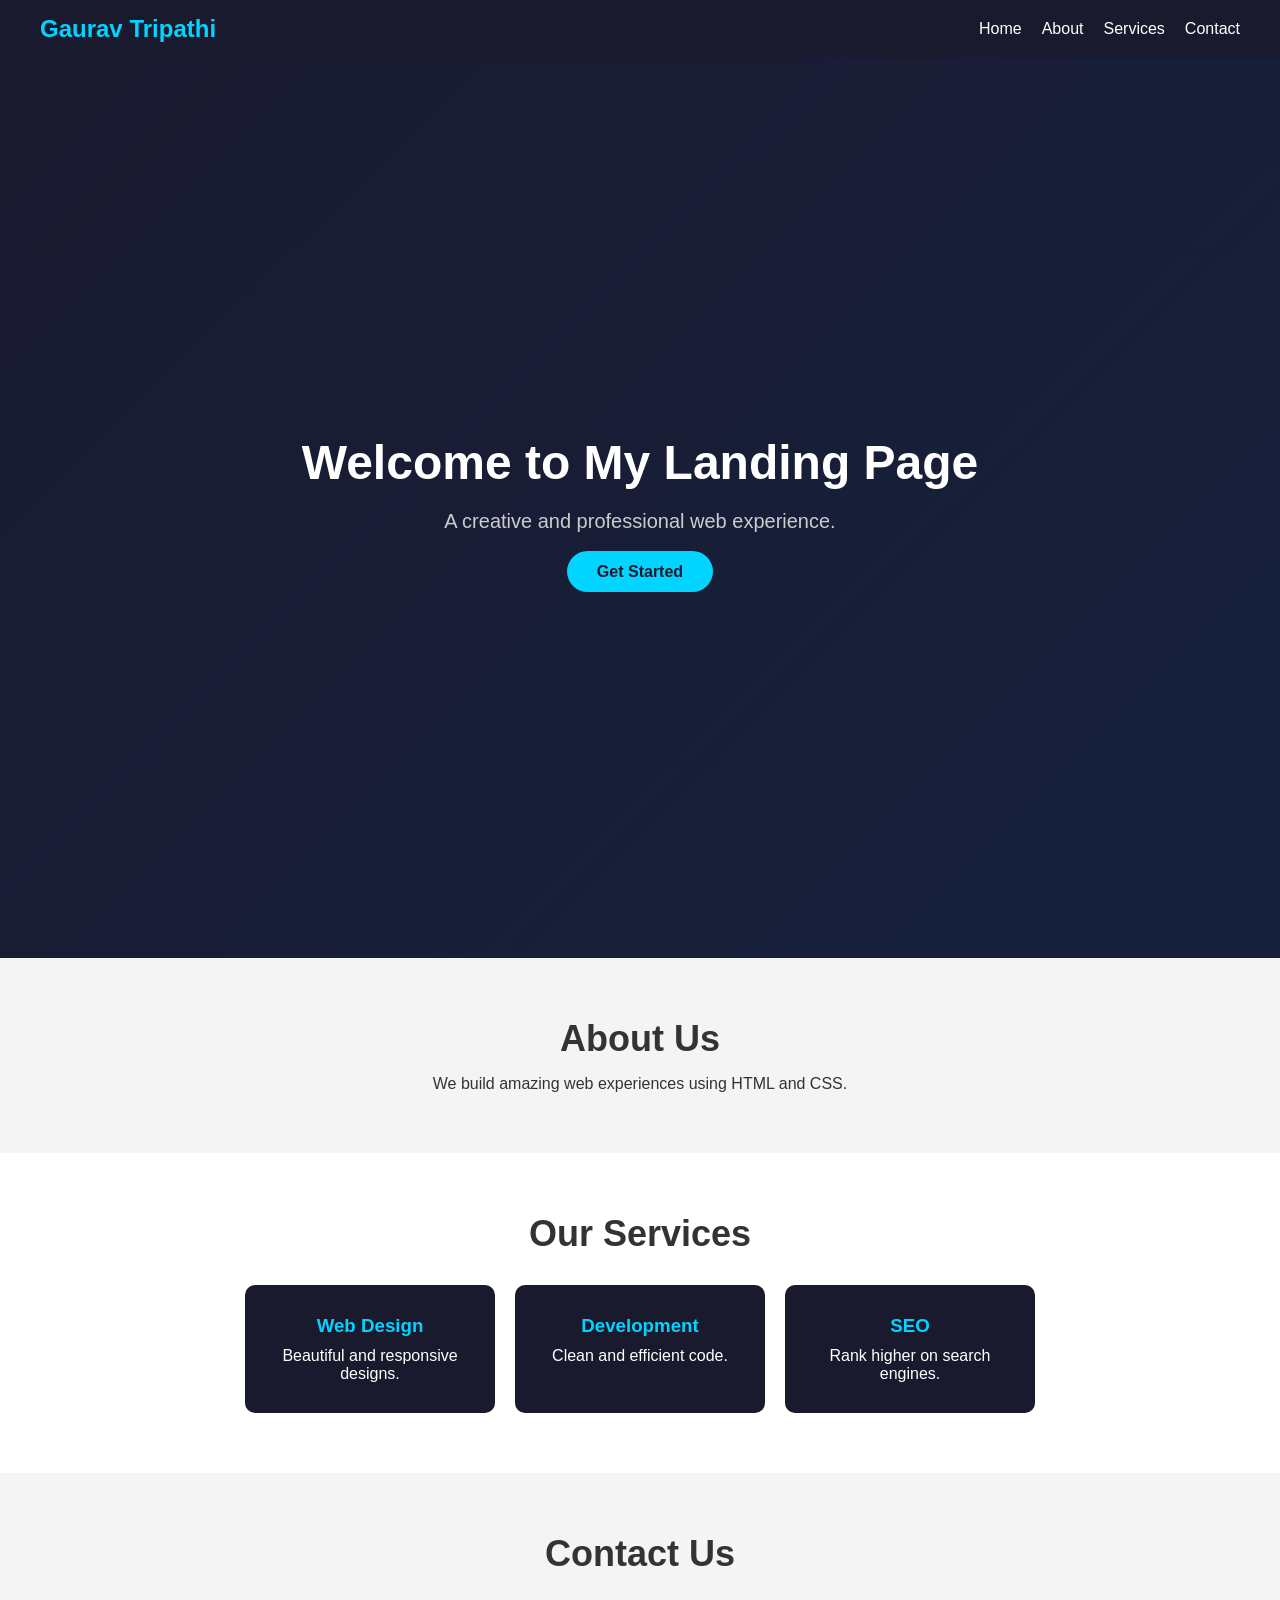
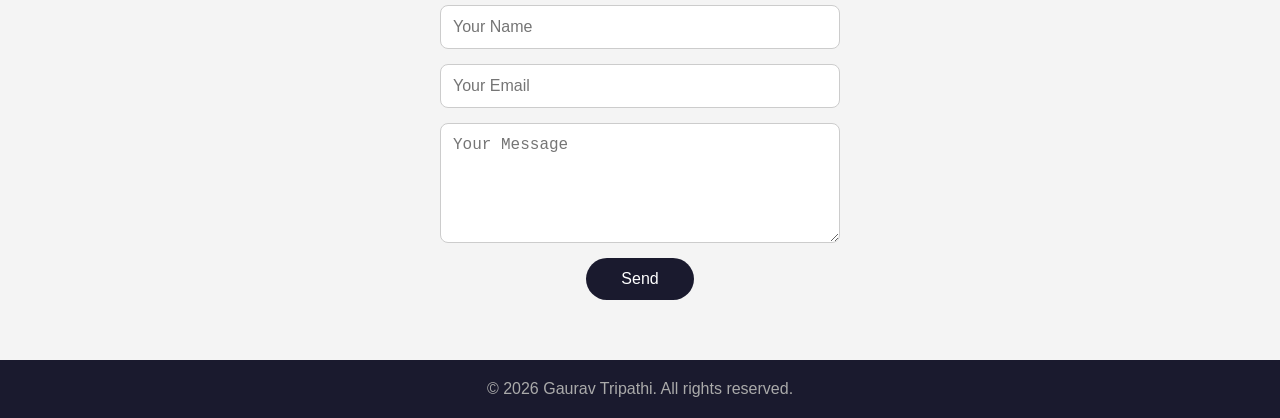
==== Level1_Task1_LandingPage/index.html @ b022cecd "lv1 task1" ====
<!DOCTYPE html>
<html lang="en">
<head>
  <meta charset="UTF-8" />
  <meta name="viewport" content="width=device-width, initial-scale=1.0"/>
  <title>Landing Page</title>
  <link rel="stylesheet" href="style.css" />
</head>
<body>

  <!-- HEADER / NAVBAR -->
  <header>
    <nav>
      <div class="logo">Gaurav Tripathi</div>
      <ul>
        <li><a href="#home">Home</a></li>
        <li><a href="#about">About</a></li>
        <li><a href="#services">Services</a></li>
        <li><a href="#contact">Contact</a></li>
      </ul>
    </nav>
  </header>

  <!-- HERO SECTION -->
  <section id="home" class="hero">
    <div class="hero-content">
      <h1>Welcome to My Landing Page</h1>
      <p>A creative and professional web experience.</p>
      <a href="#about" class="btn">Get Started</a>
    </div>
  </section>

  <!-- ABOUT SECTION -->
  <section id="about" class="about">
    <h2>About Us</h2>
    <p>We build amazing web experiences using HTML and CSS.</p>
  </section>

  <!-- SERVICES SECTION (3 COLUMNS) -->
  <section id="services" class="services">
    <h2>Our Services</h2>
    <div class="columns">
      <div class="box">
        <h3>Web Design</h3>
        <p>Beautiful and responsive designs.</p>
      </div>
      <div class="box">
        <h3>Development</h3>
        <p>Clean and efficient code.</p>
      </div>
      <div class="box">
        <h3>SEO</h3>
        <p>Rank higher on search engines.</p>
      </div>
    </div>
  </section>

  <!-- CONTACT SECTION -->
  <section id="contact" class="contact">
    <h2>Contact Us</h2>
    <form>
      <input type="text" placeholder="Your Name" />
      <input type="email" placeholder="Your Email" />
      <textarea placeholder="Your Message"></textarea>
      <button type="submit">Send</button>
    </form>
  </section>

  <!-- FOOTER -->
  <footer>
    <p>&copy; 2026 Gaurav Tripathi. All rights reserved.</p>
  </footer>

</body>
</html>
---- Level1_Task1_LandingPage/style.css ----
/* RESET & BASE */
* {
  margin: 0;
  padding: 0;
  box-sizing: border-box;
}

body {
  font-family: 'Segoe UI', sans-serif;
  color: #333;
}

/* NAVBAR */
header {
  background-color: #1a1a2e;
  padding: 15px 40px;
  position: sticky;
  top: 0;
  z-index: 100;
}

nav {
  display: flex;
  justify-content: space-between;
  align-items: center;
}

.logo {
  color: #00d4ff;
  font-size: 24px;
  font-weight: bold;
}

nav ul {
  list-style: none;
  display: flex;
  gap: 20px;
}

nav ul li a {
  color: white;
  text-decoration: none;
  font-size: 16px;
  transition: color 0.3s;
}

nav ul li a:hover {
  color: #00d4ff;
}

/* HERO SECTION */
.hero {
  background: linear-gradient(135deg, #1a1a2e, #16213e);
  color: white;
  height: 100vh;
  display: flex;
  justify-content: center;
  align-items: center;
  text-align: center;
  padding: 20px;
}

.hero h1 {
  font-size: 48px;
  margin-bottom: 20px;
}

.hero p {
  font-size: 20px;
  margin-bottom: 30px;
  color: #ccc;
}

.btn {
  background-color: #00d4ff;
  color: #1a1a2e;
  padding: 12px 30px;
  border-radius: 25px;
  text-decoration: none;
  font-weight: bold;
  transition: background 0.3s;
}

.btn:hover {
  background-color: #00b8d9;
}

/* ABOUT SECTION */
.about {
  padding: 60px 40px;
  text-align: center;
  background-color: #f4f4f4;
}

.about h2 {
  font-size: 36px;
  margin-bottom: 15px;
}

/* SERVICES - 3 COLUMNS */
.services {
  padding: 60px 40px;
  text-align: center;
  background-color: #ffffff;
}

.services h2 {
  font-size: 36px;
  margin-bottom: 30px;
}

.columns {
  display: flex;
  justify-content: center;
  gap: 20px;
  flex-wrap: wrap;
}

.box {
  background-color: #1a1a2e;
  color: white;
  padding: 30px;
  border-radius: 10px;
  width: 250px;
  transition: transform 0.3s;
}

.box:hover {
  transform: translateY(-5px);
}

.box h3 {
  color: #00d4ff;
  margin-bottom: 10px;
}

/* CONTACT SECTION */
.contact {
  padding: 60px 40px;
  background-color: #f4f4f4;
  text-align: center;
}

.contact h2 {
  font-size: 36px;
  margin-bottom: 30px;
}

form {
  display: flex;
  flex-direction: column;
  align-items: center;
  gap: 15px;
}

form input,
form textarea {
  width: 400px;
  padding: 12px;
  border: 1px solid #ccc;
  border-radius: 8px;
  font-size: 16px;
}

form textarea {
  height: 120px;
  resize: vertical;
}

form button {
  background-color: #1a1a2e;
  color: white;
  padding: 12px 35px;
  border: none;
  border-radius: 25px;
  font-size: 16px;
  cursor: pointer;
  transition: background 0.3s;
}

form button:hover {
  background-color: #00d4ff;
  color: #1a1a2e;
}

/* FOOTER */
footer {
  background-color: #1a1a2e;
  color: #aaa;
  text-align: center;
  padding: 20px;
}
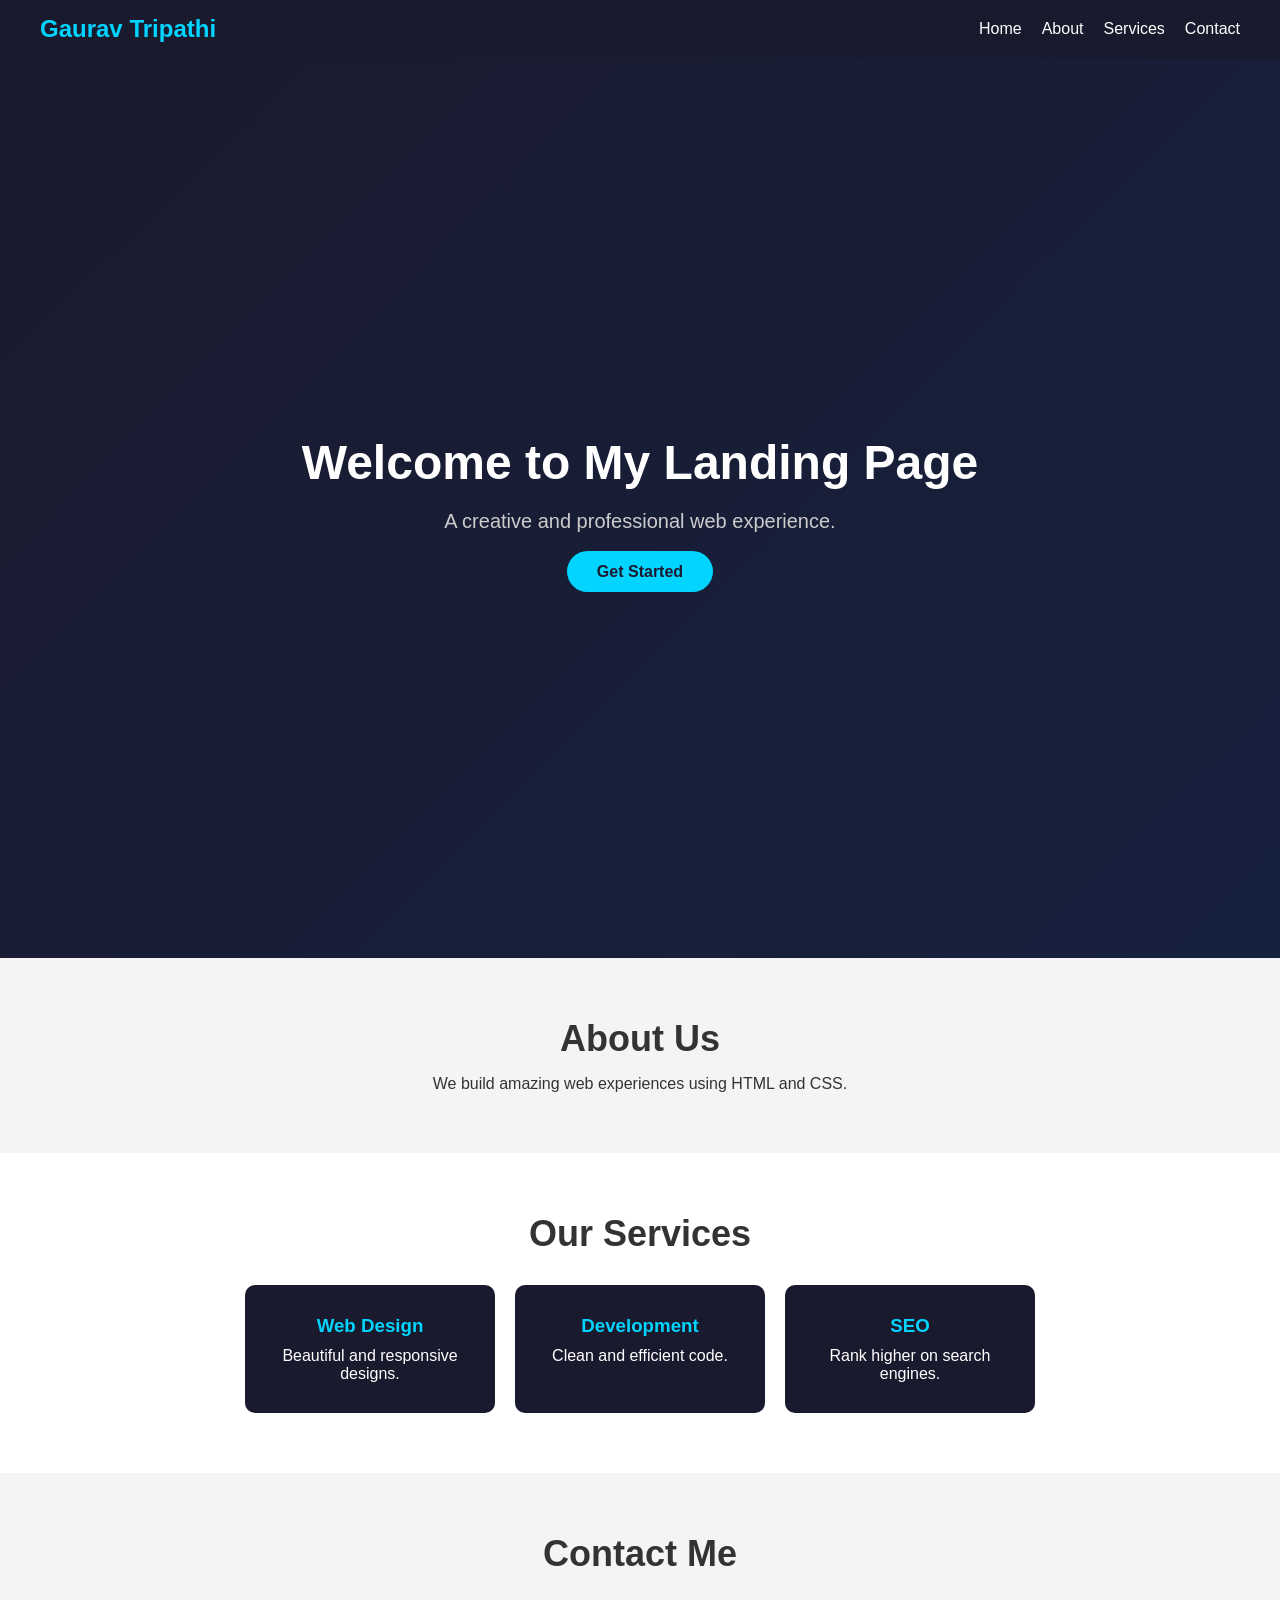
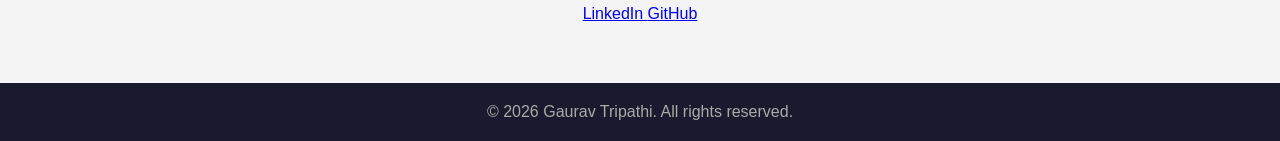
==== commit 70d9633f: "updated contact section of landing page" ====
--- a/Level1_Task1_LandingPage/index.html
+++ b/Level1_Task1_LandingPage/index.html
@@ -56,15 +56,17 @@
   </section>
 
   <!-- CONTACT SECTION -->
-  <section id="contact" class="contact">
-    <h2>Contact Us</h2>
-    <form>
-      <input type="text" placeholder="Your Name" />
-      <input type="email" placeholder="Your Email" />
-      <textarea placeholder="Your Message"></textarea>
-      <button type="submit">Send</button>
-    </form>
-  </section>
+<section id="contact" class="contact">
+  <h2>Contact Me</h2>
+  <div class="contact-info">
+    <a href="https://www.linkedin.com/in/gaurav-tripathi-48337427a/" target="_blank">
+      <i class='bx bxl-linkedin'></i> LinkedIn
+    </a>
+    <a href="https://github.com/gaurav-o" target="_blank">
+      <i class='bx bxl-github'></i> GitHub
+    </a>
+  </div>
+</section>
 
   <!-- FOOTER -->
   <footer>
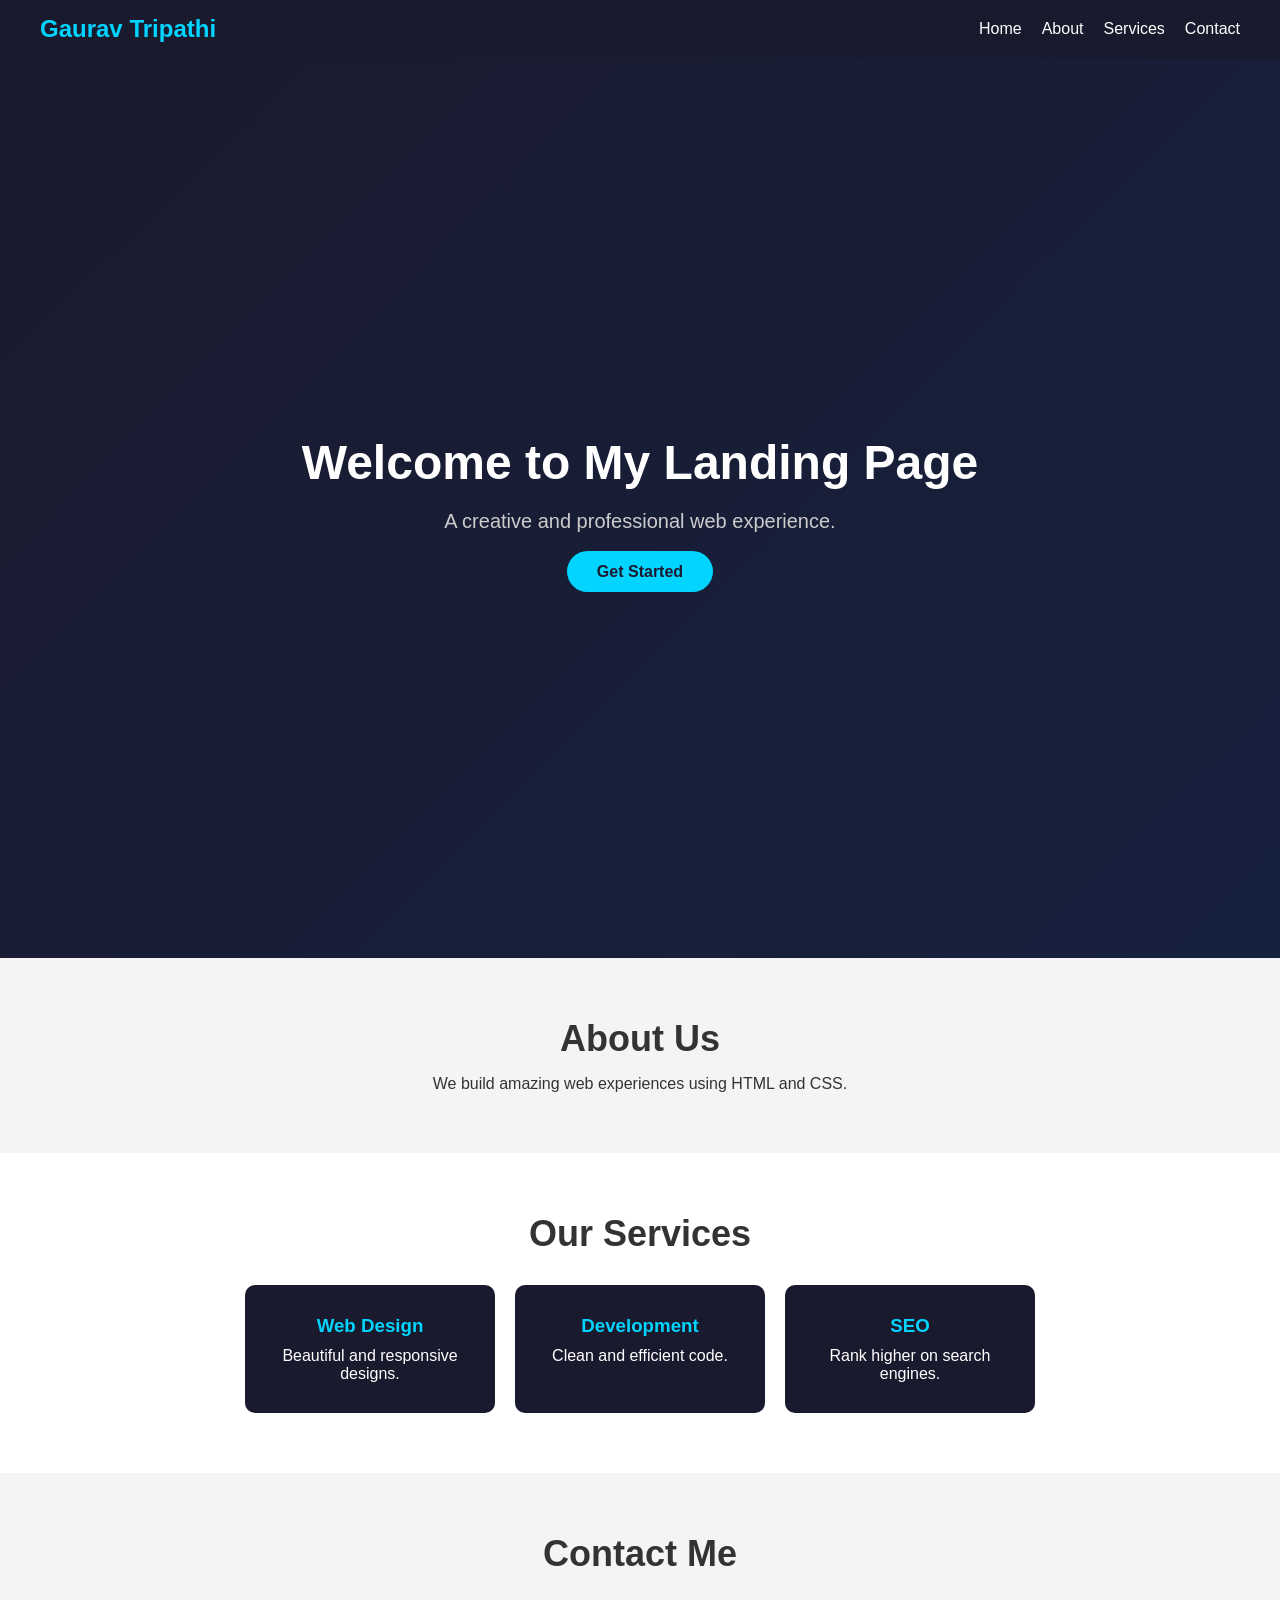
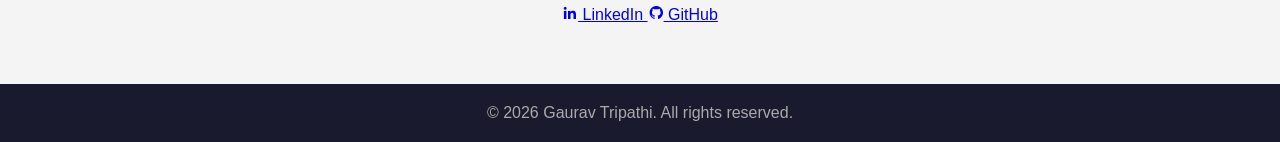
==== commit 151d885c: "corrected description and demo link" ====
--- a/Level1_Task1_LandingPage/index.html
+++ b/Level1_Task1_LandingPage/index.html
@@ -5,6 +5,7 @@
   <meta name="viewport" content="width=device-width, initial-scale=1.0"/>
   <title>Landing Page</title>
   <link rel="stylesheet" href="style.css" />
+  <link href="https://unpkg.com/boxicons@2.1.4/css/boxicons.min.css" rel="stylesheet"/>
 </head>
 <body>
 
